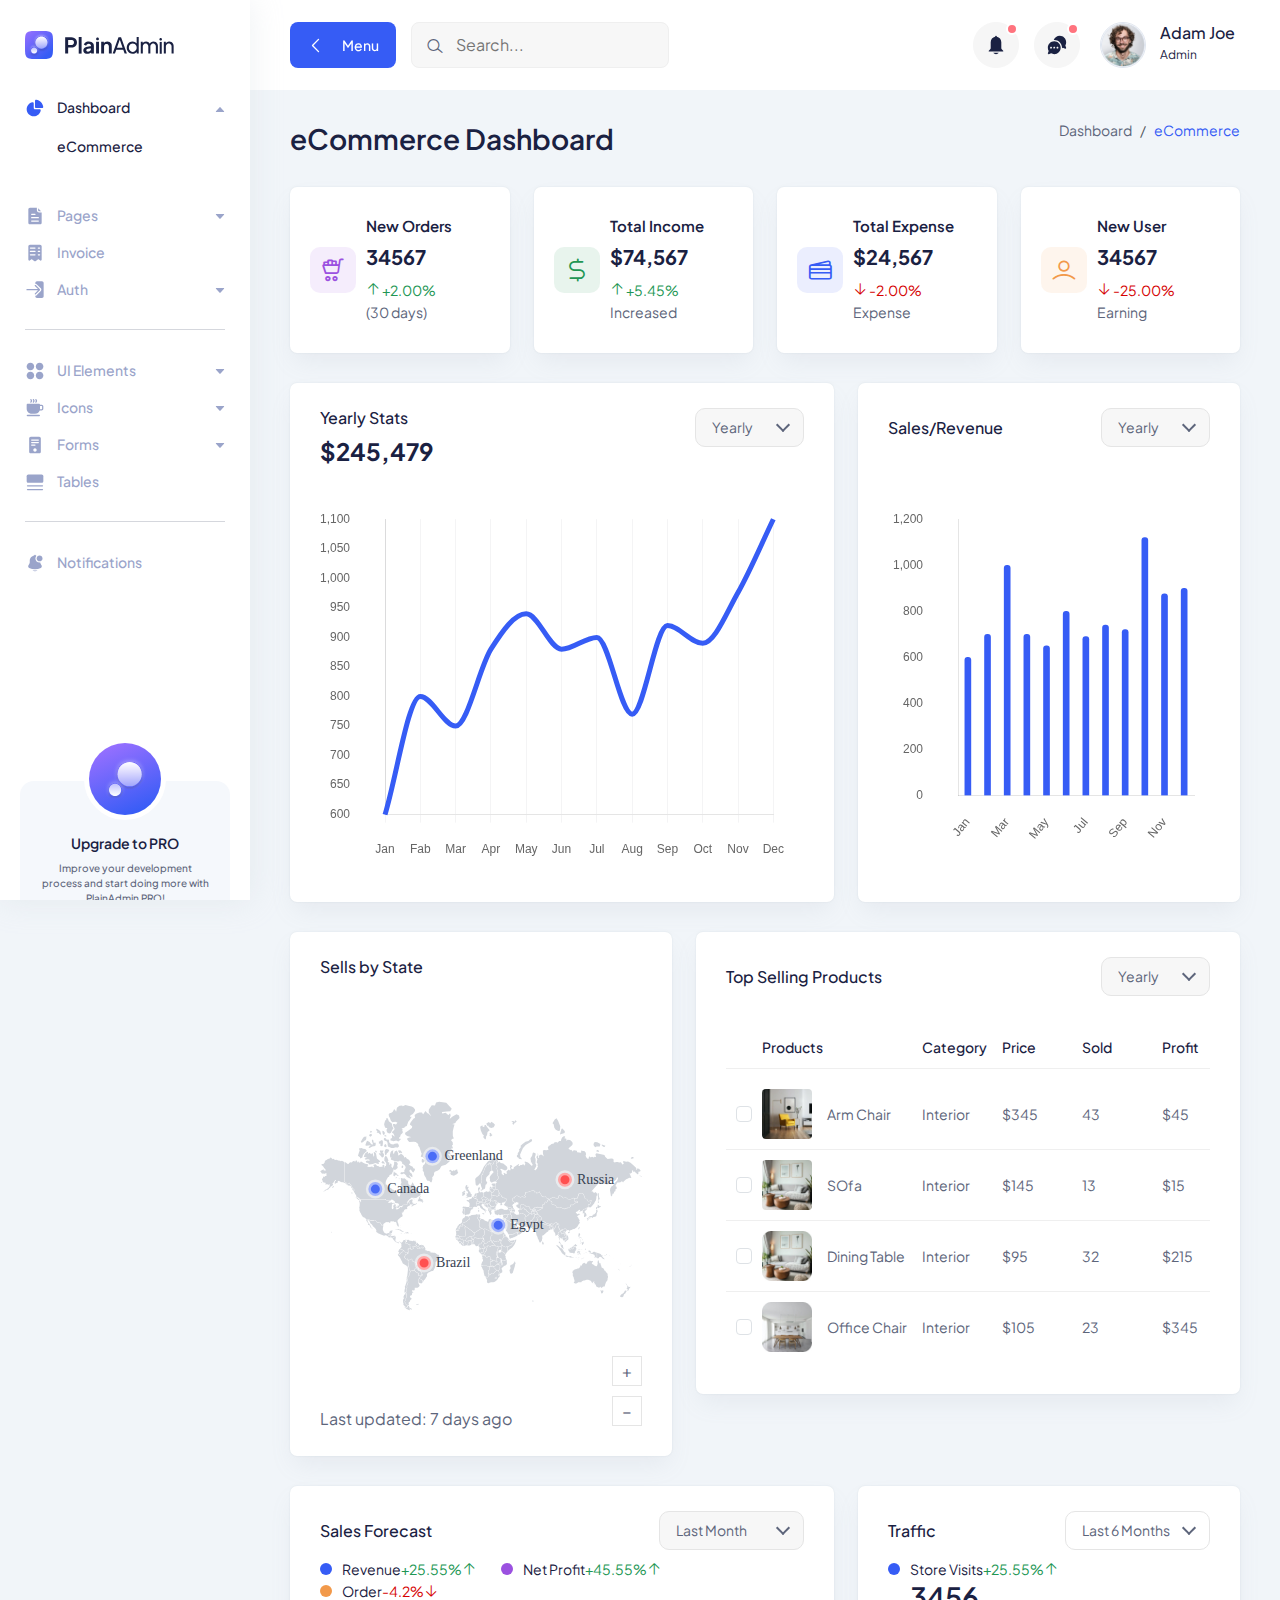
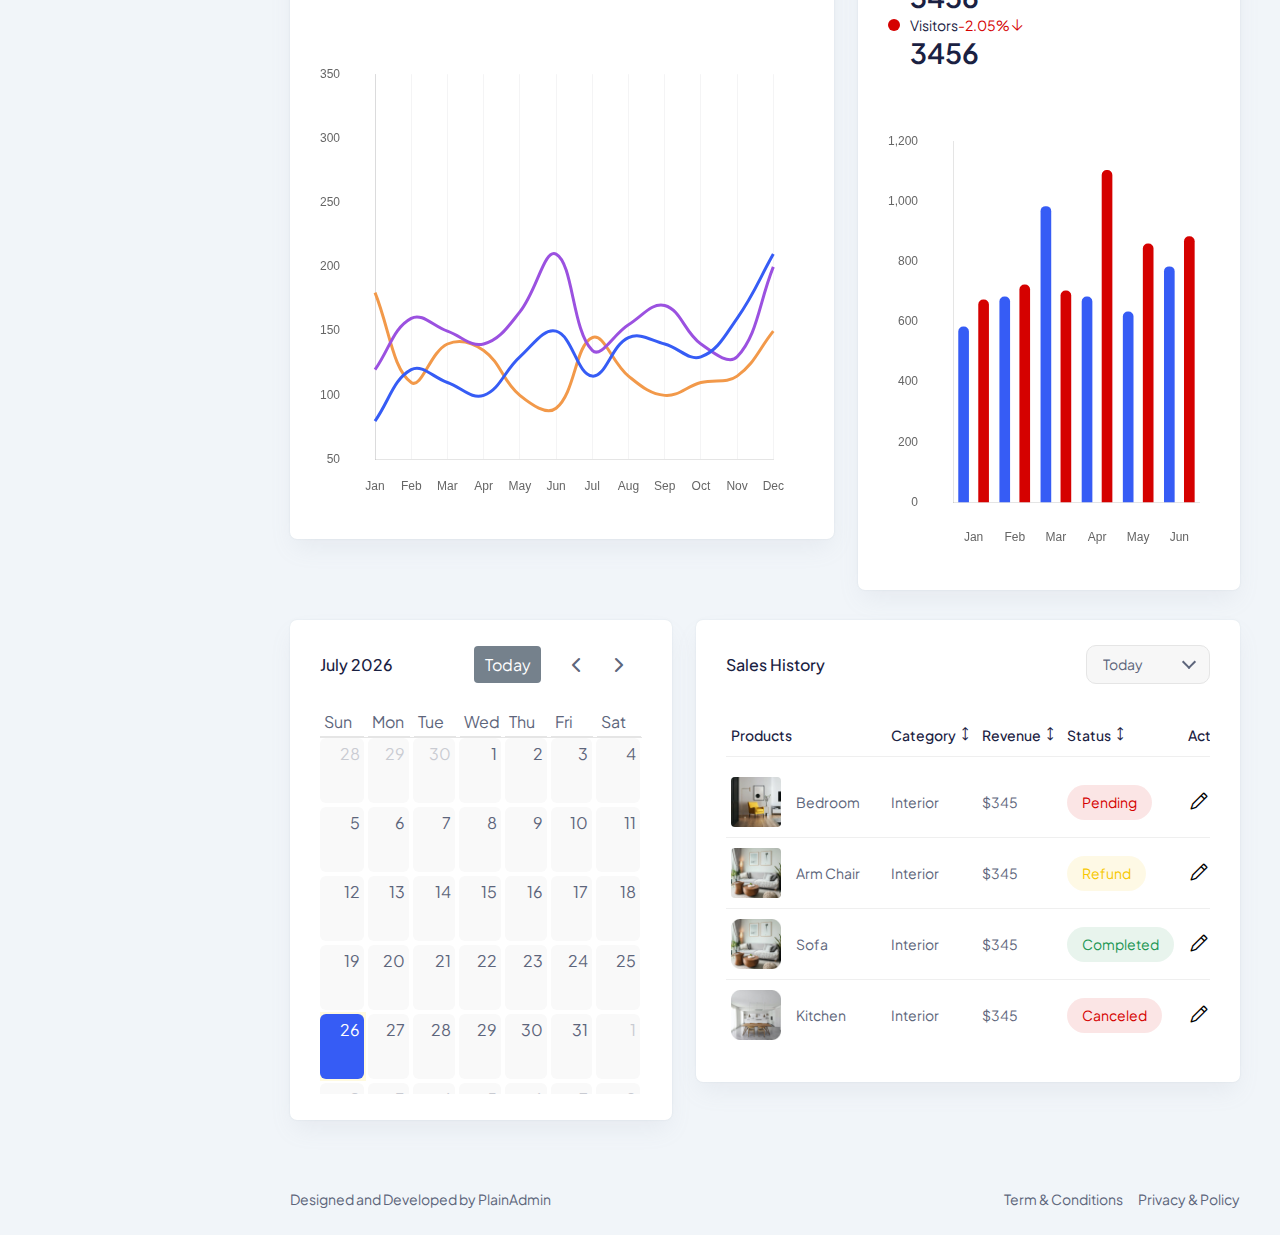
==== index.html @ 5138626c "full files" ====
<!DOCTYPE html>
<html lang="en">
  <head>
    <meta charset="UTF-8" />
    <meta http-equiv="X-UA-Compatible" content="IE=edge" />
    <meta name="viewport" content="width=device-width, initial-scale=1.0" />
    <link rel="shortcut icon" href="assets/images/favicon.svg" type="image/x-icon" />
    <title>PlainAdmin Demo | Bootstrap 5 Admin Template</title>

    <!-- ========== All CSS files linkup ========= -->
    <link rel="stylesheet" href="assets/css/bootstrap.min.css" />
    <link rel="stylesheet" href="assets/css/lineicons.css" rel="stylesheet" type="text/css" />
    <link rel="stylesheet" href="assets/css/materialdesignicons.min.css" rel="stylesheet" type="text/css" />
    <link rel="stylesheet" href="assets/css/fullcalendar.css" />
    <link rel="stylesheet" href="assets/css/fullcalendar.css" />
    <link rel="stylesheet" href="assets/css/main.css" />
  </head>
  <body>
    <!-- ======== Preloader =========== -->
    <div id="preloader">
      <div class="spinner"></div>
    </div>
    <!-- ======== Preloader =========== -->

    <!-- ======== sidebar-nav start =========== -->
    <aside class="sidebar-nav-wrapper">
      <div class="navbar-logo">
        <a href="index.html">
          <img src="assets/images/logo/logo.svg" alt="logo" />
        </a>
      </div>
      <nav class="sidebar-nav">
        <ul>
          <li class="nav-item nav-item-has-children">
            <a
              href="#0"
              data-bs-toggle="collapse"
              data-bs-target="#ddmenu_1"
              aria-controls="ddmenu_1"
              aria-expanded="false"
              aria-label="Toggle navigation"
            >
              <span class="icon">
                <svg width="20" height="20" viewBox="0 0 20 20" fill="none" xmlns="http://www.w3.org/2000/svg">
                  <path
                    d="M8.74999 18.3333C12.2376 18.3333 15.1364 15.8128 15.7244 12.4941C15.8448 11.8143 15.2737 11.25 14.5833 11.25H9.99999C9.30966 11.25 8.74999 10.6903 8.74999 10V5.41666C8.74999 4.7263 8.18563 4.15512 7.50586 4.27556C4.18711 4.86357 1.66666 7.76243 1.66666 11.25C1.66666 15.162 4.83797 18.3333 8.74999 18.3333Z" />
                  <path
                    d="M17.0833 10C17.7737 10 18.3432 9.43708 18.2408 8.75433C17.7005 5.14918 14.8508 2.29947 11.2457 1.75912C10.5629 1.6568 10 2.2263 10 2.91665V9.16666C10 9.62691 10.3731 10 10.8333 10H17.0833Z" />
                </svg>
              </span>
              <span class="text">Dashboard</span>
            </a>
            <ul id="ddmenu_1" class="collapse show dropdown-nav">
              <li>
                <a href="index.html" class="active"> eCommerce </a>
              </li>
            </ul>
          </li>
          <li class="nav-item nav-item-has-children">
            <a
              href="#0"
              class="collapsed"
              data-bs-toggle="collapse"
              data-bs-target="#ddmenu_2"
              aria-controls="ddmenu_2"
              aria-expanded="false"
              aria-label="Toggle navigation"
            >
              <span class="icon">
                <svg width="20" height="20" viewBox="0 0 20 20" fill="none" xmlns="http://www.w3.org/2000/svg">
                  <path
                    d="M11.8097 1.66667C11.8315 1.66667 11.8533 1.6671 11.875 1.66796V4.16667C11.875 5.43232 12.901 6.45834 14.1667 6.45834H16.6654C16.6663 6.48007 16.6667 6.50186 16.6667 6.5237V16.6667C16.6667 17.5872 15.9205 18.3333 15 18.3333H5.00001C4.07954 18.3333 3.33334 17.5872 3.33334 16.6667V3.33334C3.33334 2.41286 4.07954 1.66667 5.00001 1.66667H11.8097ZM6.66668 7.70834C6.3215 7.70834 6.04168 7.98816 6.04168 8.33334C6.04168 8.67851 6.3215 8.95834 6.66668 8.95834H10C10.3452 8.95834 10.625 8.67851 10.625 8.33334C10.625 7.98816 10.3452 7.70834 10 7.70834H6.66668ZM6.04168 11.6667C6.04168 12.0118 6.3215 12.2917 6.66668 12.2917H13.3333C13.6785 12.2917 13.9583 12.0118 13.9583 11.6667C13.9583 11.3215 13.6785 11.0417 13.3333 11.0417H6.66668C6.3215 11.0417 6.04168 11.3215 6.04168 11.6667ZM6.66668 14.375C6.3215 14.375 6.04168 14.6548 6.04168 15C6.04168 15.3452 6.3215 15.625 6.66668 15.625H13.3333C13.6785 15.625 13.9583 15.3452 13.9583 15C13.9583 14.6548 13.6785 14.375 13.3333 14.375H6.66668Z" />
                  <path
                    d="M13.125 2.29167L16.0417 5.20834H14.1667C13.5913 5.20834 13.125 4.74197 13.125 4.16667V2.29167Z" />
                </svg>
              </span>
              <span class="text">Pages</span>
            </a>
            <ul id="ddmenu_2" class="collapse dropdown-nav">
              <li>
                <a href="settings.html"> Settings </a>
              </li>
              <li>
                <a href="blank-page.html"> Blank Page </a>
              </li>
            </ul>
          </li>
          <li class="nav-item">
            <a href="invoice.html">
              <span class="icon">
                <svg width="20" height="20" viewBox="0 0 20 20" fill="none" xmlns="http://www.w3.org/2000/svg">
                  <path
                    d="M3.33334 3.35442C3.33334 2.4223 4.07954 1.66666 5.00001 1.66666H15C15.9205 1.66666 16.6667 2.4223 16.6667 3.35442V16.8565C16.6667 17.5519 15.8827 17.9489 15.3333 17.5317L13.8333 16.3924C13.537 16.1673 13.1297 16.1673 12.8333 16.3924L10.5 18.1646C10.2037 18.3896 9.79634 18.3896 9.50001 18.1646L7.16668 16.3924C6.87038 16.1673 6.46298 16.1673 6.16668 16.3924L4.66668 17.5317C4.11731 17.9489 3.33334 17.5519 3.33334 16.8565V3.35442ZM4.79168 5.04218C4.79168 5.39173 5.0715 5.6751 5.41668 5.6751H10C10.3452 5.6751 10.625 5.39173 10.625 5.04218C10.625 4.69264 10.3452 4.40927 10 4.40927H5.41668C5.0715 4.40927 4.79168 4.69264 4.79168 5.04218ZM5.41668 7.7848C5.0715 7.7848 4.79168 8.06817 4.79168 8.41774C4.79168 8.76724 5.0715 9.05066 5.41668 9.05066H10C10.3452 9.05066 10.625 8.76724 10.625 8.41774C10.625 8.06817 10.3452 7.7848 10 7.7848H5.41668ZM4.79168 11.7932C4.79168 12.1428 5.0715 12.4262 5.41668 12.4262H10C10.3452 12.4262 10.625 12.1428 10.625 11.7932C10.625 11.4437 10.3452 11.1603 10 11.1603H5.41668C5.0715 11.1603 4.79168 11.4437 4.79168 11.7932ZM13.3333 4.40927C12.9882 4.40927 12.7083 4.69264 12.7083 5.04218C12.7083 5.39173 12.9882 5.6751 13.3333 5.6751H14.5833C14.9285 5.6751 15.2083 5.39173 15.2083 5.04218C15.2083 4.69264 14.9285 4.40927 14.5833 4.40927H13.3333ZM12.7083 8.41774C12.7083 8.76724 12.9882 9.05066 13.3333 9.05066H14.5833C14.9285 9.05066 15.2083 8.76724 15.2083 8.41774C15.2083 8.06817 14.9285 7.7848 14.5833 7.7848H13.3333C12.9882 7.7848 12.7083 8.06817 12.7083 8.41774ZM13.3333 11.1603C12.9882 11.1603 12.7083 11.4437 12.7083 11.7932C12.7083 12.1428 12.9882 12.4262 13.3333 12.4262H14.5833C14.9285 12.4262 15.2083 12.1428 15.2083 11.7932C15.2083 11.4437 14.9285 11.1603 14.5833 11.1603H13.3333Z" />
                </svg>
              </span>
              <span class="text">Invoice</span>
            </a>
          </li>
          <li class="nav-item nav-item-has-children">
            <a
              href="#0"
              class="collapsed"
              data-bs-toggle="collapse"
              data-bs-target="#ddmenu_3"
              aria-controls="ddmenu_3"
              aria-expanded="false"
              aria-label="Toggle navigation"
            >
              <span class="icon">
                <svg width="20" height="20" viewBox="0 0 20 20" fill="none" xmlns="http://www.w3.org/2000/svg">
                  <path
                    d="M14.9211 10.1294C15.1652 9.88534 15.1652 9.48967 14.9211 9.24559L10.7544 5.0789C10.5103 4.83482 10.1147 4.83482 9.87057 5.0789C9.62649 5.32297 9.62649 5.71871 9.87057 5.96278L12.9702 9.06251H1.97916C1.63398 9.06251 1.35416 9.34234 1.35416 9.68751C1.35416 10.0327 1.63398 10.3125 1.97916 10.3125H12.9702L9.87057 13.4123C9.62649 13.6563 9.62649 14.052 9.87057 14.2961C10.1147 14.5402 10.5103 14.5402 10.7544 14.2961L14.9211 10.1294Z" />
                  <path
                    d="M11.6383 15.18L15.805 11.0133C16.5373 10.2811 16.5373 9.09391 15.805 8.36166L11.6383 4.195C11.2722 3.82888 10.7923 3.64582 10.3125 3.64582V3.02082C10.3125 2.10035 11.0587 1.35416 11.9792 1.35416H16.9792C17.8997 1.35416 18.6458 2.10035 18.6458 3.02082V16.3542C18.6458 17.2747 17.8997 18.0208 16.9792 18.0208H11.9792C11.0587 18.0208 10.3125 17.2747 10.3125 16.3542V15.7292C10.7923 15.7292 11.2722 15.5461 11.6383 15.18Z" />
                </svg>
              </span>
              <span class="text">Auth</span>
            </a>
            <ul id="ddmenu_3" class="collapse dropdown-nav">
              <li>
                <a href="signin.html"> Sign In </a>
              </li>
              <li>
                <a href="signup.html"> Sign Up </a>
              </li>
            </ul>
          </li>
          <span class="divider"><hr /></span>
          <li class="nav-item nav-item-has-children">
            <a
              href="#0"
              class="collapsed"
              data-bs-toggle="collapse"
              data-bs-target="#ddmenu_4"
              aria-controls="ddmenu_4"
              aria-expanded="false"
              aria-label="Toggle navigation"
            >
              <span class="icon">
                <svg width="20" height="20" viewBox="0 0 20 20" fill="none" xmlns="http://www.w3.org/2000/svg">
                  <path
                    d="M1.66666 5.41669C1.66666 3.34562 3.34559 1.66669 5.41666 1.66669C7.48772 1.66669 9.16666 3.34562 9.16666 5.41669C9.16666 7.48775 7.48772 9.16669 5.41666 9.16669C3.34559 9.16669 1.66666 7.48775 1.66666 5.41669Z" />
                  <path
                    d="M1.66666 14.5834C1.66666 12.5123 3.34559 10.8334 5.41666 10.8334C7.48772 10.8334 9.16666 12.5123 9.16666 14.5834C9.16666 16.6545 7.48772 18.3334 5.41666 18.3334C3.34559 18.3334 1.66666 16.6545 1.66666 14.5834Z" />
                  <path
                    d="M10.8333 5.41669C10.8333 3.34562 12.5123 1.66669 14.5833 1.66669C16.6544 1.66669 18.3333 3.34562 18.3333 5.41669C18.3333 7.48775 16.6544 9.16669 14.5833 9.16669C12.5123 9.16669 10.8333 7.48775 10.8333 5.41669Z" />
                  <path
                    d="M10.8333 14.5834C10.8333 12.5123 12.5123 10.8334 14.5833 10.8334C16.6544 10.8334 18.3333 12.5123 18.3333 14.5834C18.3333 16.6545 16.6544 18.3334 14.5833 18.3334C12.5123 18.3334 10.8333 16.6545 10.8333 14.5834Z" />
                </svg>
              </span>
              <span class="text">UI Elements </span>
            </a>
            <ul id="ddmenu_4" class="collapse dropdown-nav">
              <li>
                <a href="alerts.html"> Alerts </a>
              </li>
              <li>
                <a href="buttons.html"> Buttons </a>
              </li>
              <li>
                <a href="cards.html"> Cards </a>
              </li>
              <li>
                <a href="typography.html"> Typography </a>
              </li>
            </ul>
          </li>
          <li class="nav-item nav-item-has-children">
            <a
              href="#0"
              class="collapsed"
              data-bs-toggle="collapse"
              data-bs-target="#ddmenu_55"
              aria-controls="ddmenu_55"
              aria-expanded="false"
              aria-label="Toggle navigation"
            >
              <span class="icon">
                <svg width="20" height="20" viewBox="0 0 20 20" fill="none" xmlns="http://www.w3.org/2000/svg">
                  <path
                    d="M5.48663 1.1466C5.77383 0.955131 6.16188 1.03274 6.35335 1.31994L6.87852 2.10769C7.20508 2.59755 7.20508 3.23571 6.87852 3.72556L6.35335 4.51331C6.16188 4.80052 5.77383 4.87813 5.48663 4.68666C5.19943 4.49519 5.12182 4.10715 5.31328 3.81994L5.83845 3.03219C5.88511 2.96221 5.88511 2.87105 5.83845 2.80106L5.31328 2.01331C5.12182 1.72611 5.19943 1.33806 5.48663 1.1466Z" />
                  <path
                    d="M2.49999 5.83331C2.03976 5.83331 1.66666 6.2064 1.66666 6.66665V10.8333C1.66666 13.5948 3.90523 15.8333 6.66666 15.8333H9.99999C12.1856 15.8333 14.0436 14.431 14.7235 12.4772C14.8134 12.4922 14.9058 12.5 15 12.5H16.6667C17.5872 12.5 18.3333 11.7538 18.3333 10.8333V8.33331C18.3333 7.41284 17.5872 6.66665 16.6667 6.66665H15C15 6.2064 14.6269 5.83331 14.1667 5.83331H2.49999ZM14.9829 11.2496C14.9942 11.1123 15 10.9735 15 10.8333V7.91665H16.6667C16.8967 7.91665 17.0833 8.10319 17.0833 8.33331V10.8333C17.0833 11.0634 16.8967 11.25 16.6667 11.25H15L14.9898 11.2498L14.9829 11.2496Z" />
                  <path
                    d="M8.85332 1.31994C8.6619 1.03274 8.27383 0.955131 7.98663 1.1466C7.69943 1.33806 7.62182 1.72611 7.81328 2.01331L8.33848 2.80106C8.38507 2.87105 8.38507 2.96221 8.33848 3.03219L7.81328 3.81994C7.62182 4.10715 7.69943 4.49519 7.98663 4.68666C8.27383 4.87813 8.6619 4.80052 8.85332 4.51331L9.37848 3.72556C9.70507 3.23571 9.70507 2.59755 9.37848 2.10769L8.85332 1.31994Z" />
                  <path
                    d="M10.4867 1.1466C10.7738 0.955131 11.1619 1.03274 11.3533 1.31994L11.8785 2.10769C12.2051 2.59755 12.2051 3.23571 11.8785 3.72556L11.3533 4.51331C11.1619 4.80052 10.7738 4.87813 10.4867 4.68666C10.1994 4.49519 10.1218 4.10715 10.3133 3.81994L10.8385 3.03219C10.8851 2.96221 10.8851 2.87105 10.8385 2.80106L10.3133 2.01331C10.1218 1.72611 10.1994 1.33806 10.4867 1.1466Z" />
                  <path
                    d="M2.49999 16.6667C2.03976 16.6667 1.66666 17.0398 1.66666 17.5C1.66666 17.9602 2.03976 18.3334 2.49999 18.3334H14.1667C14.6269 18.3334 15 17.9602 15 17.5C15 17.0398 14.6269 16.6667 14.1667 16.6667H2.49999Z" />
                </svg>
              </span>
              <span class="text">Icons</span>
            </a>
            <ul id="ddmenu_55" class="collapse dropdown-nav">
              <li>
                <a href="icons.html"> LineIcons </a>
              </li>
              <li>
                <a href="mdi-icons.html"> MDI Icons </a>
              </li>
            </ul>
          </li>
          <li class="nav-item nav-item-has-children">
            <a
              href="#0"
              class="collapsed"
              data-bs-toggle="collapse"
              data-bs-target="#ddmenu_5"
              aria-controls="ddmenu_5"
              aria-expanded="false"
              aria-label="Toggle navigation"
            >
              <span class="icon">
                <svg width="20" height="20" viewBox="0 0 20 20" fill="none" xmlns="http://www.w3.org/2000/svg">
                  <path
                    d="M4.16666 3.33335C4.16666 2.41288 4.91285 1.66669 5.83332 1.66669H14.1667C15.0872 1.66669 15.8333 2.41288 15.8333 3.33335V16.6667C15.8333 17.5872 15.0872 18.3334 14.1667 18.3334H5.83332C4.91285 18.3334 4.16666 17.5872 4.16666 16.6667V3.33335ZM6.04166 5.00002C6.04166 5.3452 6.32148 5.62502 6.66666 5.62502H13.3333C13.6785 5.62502 13.9583 5.3452 13.9583 5.00002C13.9583 4.65485 13.6785 4.37502 13.3333 4.37502H6.66666C6.32148 4.37502 6.04166 4.65485 6.04166 5.00002ZM6.66666 6.87502C6.32148 6.87502 6.04166 7.15485 6.04166 7.50002C6.04166 7.8452 6.32148 8.12502 6.66666 8.12502H13.3333C13.6785 8.12502 13.9583 7.8452 13.9583 7.50002C13.9583 7.15485 13.6785 6.87502 13.3333 6.87502H6.66666ZM6.04166 10C6.04166 10.3452 6.32148 10.625 6.66666 10.625H9.99999C10.3452 10.625 10.625 10.3452 10.625 10C10.625 9.65485 10.3452 9.37502 9.99999 9.37502H6.66666C6.32148 9.37502 6.04166 9.65485 6.04166 10ZM9.99999 16.6667C10.9205 16.6667 11.6667 15.9205 11.6667 15C11.6667 14.0795 10.9205 13.3334 9.99999 13.3334C9.07949 13.3334 8.33332 14.0795 8.33332 15C8.33332 15.9205 9.07949 16.6667 9.99999 16.6667Z" />
                </svg>
              </span>
              <span class="text"> Forms </span>
            </a>
            <ul id="ddmenu_5" class="collapse dropdown-nav">
              <li>
                <a href="form-elements.html"> From Elements </a>
              </li>
            </ul>
          </li>
          <li class="nav-item">
            <a href="tables.html">
              <span class="icon">
                <svg width="20" height="20" viewBox="0 0 20 20" fill="none" xmlns="http://www.w3.org/2000/svg">
                  <path
                    d="M1.66666 4.16667C1.66666 3.24619 2.41285 2.5 3.33332 2.5H16.6667C17.5872 2.5 18.3333 3.24619 18.3333 4.16667V9.16667C18.3333 10.0872 17.5872 10.8333 16.6667 10.8333H3.33332C2.41285 10.8333 1.66666 10.0872 1.66666 9.16667V4.16667Z" />
                  <path
                    d="M1.875 13.75C1.875 13.4048 2.15483 13.125 2.5 13.125H17.5C17.8452 13.125 18.125 13.4048 18.125 13.75C18.125 14.0952 17.8452 14.375 17.5 14.375H2.5C2.15483 14.375 1.875 14.0952 1.875 13.75Z" />
                  <path
                    d="M2.5 16.875C2.15483 16.875 1.875 17.1548 1.875 17.5C1.875 17.8452 2.15483 18.125 2.5 18.125H17.5C17.8452 18.125 18.125 17.8452 18.125 17.5C18.125 17.1548 17.8452 16.875 17.5 16.875H2.5Z" />
                </svg>
              </span>
              <span class="text">Tables</span>
            </a>
          </li>
          <span class="divider"><hr /></span>

          <li class="nav-item">
            <a href="notification.html">
              <span class="icon">
                <svg width="20" height="20" viewBox="0 0 20 20" fill="none" xmlns="http://www.w3.org/2000/svg">
                  <path
                    d="M10.8333 2.50008C10.8333 2.03984 10.4602 1.66675 9.99999 1.66675C9.53975 1.66675 9.16666 2.03984 9.16666 2.50008C9.16666 2.96032 9.53975 3.33341 9.99999 3.33341C10.4602 3.33341 10.8333 2.96032 10.8333 2.50008Z" />
                  <path
                    d="M17.5 5.41673C17.5 7.02756 16.1942 8.33339 14.5833 8.33339C12.9725 8.33339 11.6667 7.02756 11.6667 5.41673C11.6667 3.80589 12.9725 2.50006 14.5833 2.50006C16.1942 2.50006 17.5 3.80589 17.5 5.41673Z" />
                  <path
                    d="M11.4272 2.69637C10.9734 2.56848 10.4947 2.50006 10 2.50006C7.10054 2.50006 4.75003 4.85057 4.75003 7.75006V9.20873C4.75003 9.72814 4.62082 10.2393 4.37404 10.6963L3.36705 12.5611C2.89938 13.4272 3.26806 14.5081 4.16749 14.9078C7.88074 16.5581 12.1193 16.5581 15.8326 14.9078C16.732 14.5081 17.1007 13.4272 16.633 12.5611L15.626 10.6963C15.43 10.3333 15.3081 9.93606 15.2663 9.52773C15.0441 9.56431 14.8159 9.58339 14.5833 9.58339C12.2822 9.58339 10.4167 7.71791 10.4167 5.41673C10.4167 4.37705 10.7975 3.42631 11.4272 2.69637Z" />
                  <path
                    d="M7.48901 17.1925C8.10004 17.8918 8.99841 18.3335 10 18.3335C11.0016 18.3335 11.9 17.8918 12.511 17.1925C10.8482 17.4634 9.15183 17.4634 7.48901 17.1925Z" />
                </svg>
              </span>
              <span class="text">Notifications</span>
            </a>
          </li>
        </ul>
      </nav>
      <div class="promo-box">
        <div class="promo-icon">
          <img class="mx-auto" src="./assets/images/logo/logo-icon-big.svg" alt="Logo">
        </div>
        <h3>Upgrade to PRO</h3>
        <p>Improve your development process and start doing more with PlainAdmin PRO!</p>
        <a href="https://plainadmin.com/pro" target="_blank" rel="nofollow" class="main-btn primary-btn btn-hover">
          Upgrade to PRO
        </a>
      </div>
    </aside>
    <div class="overlay"></div>
    <!-- ======== sidebar-nav end =========== -->

    <!-- ======== main-wrapper start =========== -->
    <main class="main-wrapper">
      <!-- ========== header start ========== -->
      <header class="header">
        <div class="container-fluid">
          <div class="row">
            <div class="col-lg-5 col-md-5 col-6">
              <div class="header-left d-flex align-items-center">
                <div class="menu-toggle-btn mr-15">
                  <button id="menu-toggle" class="main-btn primary-btn btn-hover">
                    <i class="lni lni-chevron-left me-2"></i> Menu
                  </button>
                </div>
                <div class="header-search d-none d-md-flex">
                  <form action="#">
                    <input type="text" placeholder="Search..." />
                    <button><i class="lni lni-search-alt"></i></button>
                  </form>
                </div>
              </div>
            </div>
            <div class="col-lg-7 col-md-7 col-6">
              <div class="header-right">
                <!-- notification start -->
                <div class="notification-box ml-15 d-none d-md-flex">
                  <button class="dropdown-toggle" type="button" id="notification" data-bs-toggle="dropdown"
                    aria-expanded="false">
                    <svg width="22" height="22" viewBox="0 0 22 22" fill="none" xmlns="http://www.w3.org/2000/svg">
                      <path
                        d="M11 20.1667C9.88317 20.1667 8.88718 19.63 8.23901 18.7917H13.761C13.113 19.63 12.1169 20.1667 11 20.1667Z"
                        fill="" />
                      <path
                        d="M10.1157 2.74999C10.1157 2.24374 10.5117 1.83333 11 1.83333C11.4883 1.83333 11.8842 2.24374 11.8842 2.74999V2.82604C14.3932 3.26245 16.3051 5.52474 16.3051 8.24999V14.287C16.3051 14.5301 16.3982 14.7633 16.564 14.9352L18.2029 16.6342C18.4814 16.9229 18.2842 17.4167 17.8903 17.4167H4.10961C3.71574 17.4167 3.5185 16.9229 3.797 16.6342L5.43589 14.9352C5.6017 14.7633 5.69485 14.5301 5.69485 14.287V8.24999C5.69485 5.52474 7.60672 3.26245 10.1157 2.82604V2.74999Z"
                        fill="" />
                    </svg>
                    <span></span>
                  </button>
                  <ul class="dropdown-menu dropdown-menu-end" aria-labelledby="notification">
                    <li>
                      <a href="#0">
                        <div class="image">
                          <img src="assets/images/lead/lead-6.png" alt="" />
                        </div>
                        <div class="content">
                          <h6>
                            John Doe
                            <span class="text-regular">
                              comment on a product.
                            </span>
                          </h6>
                          <p>
                            Lorem ipsum dolor sit amet, consect etur adipiscing
                            elit Vivamus tortor.
                          </p>
                          <span>10 mins ago</span>
                        </div>
                      </a>
                    </li>
                    <li>
                      <a href="#0">
                        <div class="image">
                          <img src="assets/images/lead/lead-1.png" alt="" />
                        </div>
                        <div class="content">
                          <h6>
                            Jonathon
                            <span class="text-regular">
                              like on a product.
                            </span>
                          </h6>
                          <p>
                            Lorem ipsum dolor sit amet, consect etur adipiscing
                            elit Vivamus tortor.
                          </p>
                          <span>10 mins ago</span>
                        </div>
                      </a>
                    </li>
                  </ul>
                </div>
                <!-- notification end -->
                <!-- message start -->
                <div class="header-message-box ml-15 d-none d-md-flex">
                  <button class="dropdown-toggle" type="button" id="message" data-bs-toggle="dropdown"
                    aria-expanded="false">
                    <svg width="22" height="22" viewBox="0 0 22 22" fill="none" xmlns="http://www.w3.org/2000/svg">
                      <path
                        d="M7.74866 5.97421C7.91444 5.96367 8.08162 5.95833 8.25005 5.95833C12.5532 5.95833 16.0417 9.4468 16.0417 13.75C16.0417 13.9184 16.0364 14.0856 16.0259 14.2514C16.3246 14.138 16.6127 14.003 16.8883 13.8482L19.2306 14.629C19.7858 14.8141 20.3141 14.2858 20.129 13.7306L19.3482 11.3882C19.8694 10.4604 20.1667 9.38996 20.1667 8.25C20.1667 4.70617 17.2939 1.83333 13.75 1.83333C11.0077 1.83333 8.66702 3.55376 7.74866 5.97421Z"
                        fill="" />
                      <path
                        d="M14.6667 13.75C14.6667 17.2938 11.7939 20.1667 8.25004 20.1667C7.11011 20.1667 6.03962 19.8694 5.11182 19.3482L2.76946 20.129C2.21421 20.3141 1.68597 19.7858 1.87105 19.2306L2.65184 16.8882C2.13062 15.9604 1.83338 14.89 1.83338 13.75C1.83338 10.2062 4.70622 7.33333 8.25004 7.33333C11.7939 7.33333 14.6667 10.2062 14.6667 13.75ZM5.95838 13.75C5.95838 13.2437 5.54797 12.8333 5.04171 12.8333C4.53545 12.8333 4.12504 13.2437 4.12504 13.75C4.12504 14.2563 4.53545 14.6667 5.04171 14.6667C5.54797 14.6667 5.95838 14.2563 5.95838 13.75ZM9.16671 13.75C9.16671 13.2437 8.7563 12.8333 8.25004 12.8333C7.74379 12.8333 7.33338 13.2437 7.33338 13.75C7.33338 14.2563 7.74379 14.6667 8.25004 14.6667C8.7563 14.6667 9.16671 14.2563 9.16671 13.75ZM11.4584 14.6667C11.9647 14.6667 12.375 14.2563 12.375 13.75C12.375 13.2437 11.9647 12.8333 11.4584 12.8333C10.9521 12.8333 10.5417 13.2437 10.5417 13.75C10.5417 14.2563 10.9521 14.6667 11.4584 14.6667Z"
                        fill="" />
                    </svg>
                    <span></span>
                  </button>
                  <ul class="dropdown-menu dropdown-menu-end" aria-labelledby="message">
                    <li>
                      <a href="#0">
                        <div class="image">
                          <img src="assets/images/lead/lead-5.png" alt="" />
                        </div>
                        <div class="content">
                          <h6>Jacob Jones</h6>
                          <p>Hey!I can across your profile and ...</p>
                          <span>10 mins ago</span>
                        </div>
                      </a>
                    </li>
                    <li>
                      <a href="#0">
                        <div class="image">
                          <img src="assets/images/lead/lead-3.png" alt="" />
                        </div>
                        <div class="content">
                          <h6>John Doe</h6>
                          <p>Would you mind please checking out</p>
                          <span>12 mins ago</span>
                        </div>
                      </a>
                    </li>
                    <li>
                      <a href="#0">
                        <div class="image">
                          <img src="assets/images/lead/lead-2.png" alt="" />
                        </div>
                        <div class="content">
                          <h6>Anee Lee</h6>
                          <p>Hey! are you available for freelance?</p>
                          <span>1h ago</span>
                        </div>
                      </a>
                    </li>
                  </ul>
                </div>
                <!-- message end -->
                <!-- profile start -->
                <div class="profile-box ml-15">
                  <button class="dropdown-toggle bg-transparent border-0" type="button" id="profile"
                    data-bs-toggle="dropdown" aria-expanded="false">
                    <div class="profile-info">
                      <div class="info">
                        <div class="image">
                          <img src="assets/images/profile/profile-image.png" alt="" />
                        </div>
                        <div>
                          <h6 class="fw-500">Adam Joe</h6>
                          <p>Admin</p>
                        </div>
                      </div>
                    </div>
                  </button>
                  <ul class="dropdown-menu dropdown-menu-end" aria-labelledby="profile">
                    <li>
                      <div class="author-info flex items-center !p-1">
                        <div class="image">
                          <img src="assets/images/profile/profile-image.png" alt="image">
                        </div>
                        <div class="content">
                          <h4 class="text-sm">Adam Joe</h4>
                          <a class="text-black/40 dark:text-white/40 hover:text-black dark:hover:text-white text-xs" href="#">Email@gmail.com</a>
                        </div>
                      </div>
                    </li>
                    <li class="divider"></li>
                    <li>
                      <a href="#0">
                        <i class="lni lni-user"></i> View Profile
                      </a>
                    </li>
                    <li>
                      <a href="#0">
                        <i class="lni lni-alarm"></i> Notifications
                      </a>
                    </li>
                    <li>
                      <a href="#0"> <i class="lni lni-inbox"></i> Messages </a>
                    </li>
                    <li>
                      <a href="#0"> <i class="lni lni-cog"></i> Settings </a>
                    </li>
                    <li class="divider"></li>
                    <li>
                      <a href="#0"> <i class="lni lni-exit"></i> Sign Out </a>
                    </li>
                  </ul>
                </div>
                <!-- profile end -->
              </div>
            </div>
          </div>
        </div>
      </header>
      <!-- ========== header end ========== -->

      <!-- ========== section start ========== -->
      <section class="section">
        <div class="container-fluid">
          <!-- ========== title-wrapper start ========== -->
          <div class="title-wrapper pt-30">
            <div class="row align-items-center">
              <div class="col-md-6">
                <div class="title">
                  <h2>eCommerce Dashboard</h2>
                </div>
              </div>
              <!-- end col -->
              <div class="col-md-6">
                <div class="breadcrumb-wrapper">
                  <nav aria-label="breadcrumb">
                    <ol class="breadcrumb">
                      <li class="breadcrumb-item">
                        <a href="#0">Dashboard</a>
                      </li>
                      <li class="breadcrumb-item active" aria-current="page">
                        eCommerce
                      </li>
                    </ol>
                  </nav>
                </div>
              </div>
              <!-- end col -->
            </div>
            <!-- end row -->
          </div>
          <!-- ========== title-wrapper end ========== -->
          <div class="row">
            <div class="col-xl-3 col-lg-4 col-sm-6">
              <div class="icon-card mb-30">
                <div class="icon purple">
                  <i class="lni lni-cart-full"></i>
                </div>
                <div class="content">
                  <h6 class="mb-10">New Orders</h6>
                  <h3 class="text-bold mb-10">34567</h3>
                  <p class="text-sm text-success">
                    <i class="lni lni-arrow-up"></i> +2.00%
                    <span class="text-gray">(30 days)</span>
                  </p>
                </div>
              </div>
              <!-- End Icon Cart -->
            </div>
            <!-- End Col -->
            <div class="col-xl-3 col-lg-4 col-sm-6">
              <div class="icon-card mb-30">
                <div class="icon success">
                  <i class="lni lni-dollar"></i>
                </div>
                <div class="content">
                  <h6 class="mb-10">Total Income</h6>
                  <h3 class="text-bold mb-10">$74,567</h3>
                  <p class="text-sm text-success">
                    <i class="lni lni-arrow-up"></i> +5.45%
                    <span class="text-gray">Increased</span>
                  </p>
                </div>
              </div>
              <!-- End Icon Cart -->
            </div>
            <!-- End Col -->
            <div class="col-xl-3 col-lg-4 col-sm-6">
              <div class="icon-card mb-30">
                <div class="icon primary">
                  <i class="lni lni-credit-cards"></i>
                </div>
                <div class="content">
                  <h6 class="mb-10">Total Expense</h6>
                  <h3 class="text-bold mb-10">$24,567</h3>
                  <p class="text-sm text-danger">
                    <i class="lni lni-arrow-down"></i> -2.00%
                    <span class="text-gray">Expense</span>
                  </p>
                </div>
              </div>
              <!-- End Icon Cart -->
            </div>
            <!-- End Col -->
            <div class="col-xl-3 col-lg-4 col-sm-6">
              <div class="icon-card mb-30">
                <div class="icon orange">
                  <i class="lni lni-user"></i>
                </div>
                <div class="content">
                  <h6 class="mb-10">New User</h6>
                  <h3 class="text-bold mb-10">34567</h3>
                  <p class="text-sm text-danger">
                    <i class="lni lni-arrow-down"></i> -25.00%
                    <span class="text-gray"> Earning</span>
                  </p>
                </div>
              </div>
              <!-- End Icon Cart -->
            </div>
            <!-- End Col -->
          </div>
          <!-- End Row -->
          <div class="row">
            <div class="col-lg-7">
              <div class="card-style mb-30">
                <div class="title d-flex flex-wrap justify-content-between">
                  <div class="left">
                    <h6 class="text-medium mb-10">Yearly Stats</h6>
                    <h3 class="text-bold">$245,479</h3>
                  </div>
                  <div class="right">
                    <div class="select-style-1">
                      <div class="select-position select-sm">
                        <select class="light-bg">
                          <option value="">Yearly</option>
                          <option value="">Monthly</option>
                          <option value="">Weekly</option>
                        </select>
                      </div>
                    </div>
                    <!-- end select -->
                  </div>
                </div>
                <!-- End Title -->
                <div class="chart">
                  <canvas id="Chart1" style="width: 100%; height: 400px; margin-left: -35px;"></canvas>
                </div>
                <!-- End Chart -->
              </div>
            </div>
            <!-- End Col -->
            <div class="col-lg-5">
              <div class="card-style mb-30">
                <div class="title d-flex flex-wrap align-items-center justify-content-between">
                  <div class="left">
                    <h6 class="text-medium mb-30">Sales/Revenue</h6>
                  </div>
                  <div class="right">
                    <div class="select-style-1">
                      <div class="select-position select-sm">
                        <select class="light-bg">
                          <option value="">Yearly</option>
                          <option value="">Monthly</option>
                          <option value="">Weekly</option>
                        </select>
                      </div>
                    </div>
                    <!-- end select -->
                  </div>
                </div>
                <!-- End Title -->
                <div class="chart">
                  <canvas id="Chart2" style="width: 100%; height: 400px; margin-left: -45px;"></canvas>
                </div>
                <!-- End Chart -->
              </div>
            </div>
            <!-- End Col -->
          </div>
          <!-- End Row -->
          <div class="row">
            <div class="col-lg-5">
              <div class="card-style mb-30">
                <div class="title d-flex justify-content-between align-items-center">
                  <div class="left">
                    <h6 class="text-medium mb-30">Sells by State</h6>
                  </div>
                </div>
                <!-- End Title -->
                <div id="map" style="width: 100%; height: 400px; overflow: hidden;"></div>
                <p>Last updated: 7 days ago</p>
              </div>
            </div>
            <!-- End Col -->
            <div class="col-lg-7">
              <div class="card-style mb-30">
                <div class="title d-flex flex-wrap justify-content-between align-items-center">
                  <div class="left">
                    <h6 class="text-medium mb-30">Top Selling Products</h6>
                  </div>
                  <div class="right">
                    <div class="select-style-1">
                      <div class="select-position select-sm">
                        <select class="light-bg">
                          <option value="">Yearly</option>
                          <option value="">Monthly</option>
                          <option value="">Weekly</option>
                        </select>
                      </div>
                    </div>
                    <!-- end select -->
                  </div>
                </div>
                <!-- End Title -->
                <div class="table-responsive">
                  <table class="table top-selling-table">
                    <thead>
                      <tr>
                        <th></th>
                        <th>
                          <h6 class="text-sm text-medium">Products</h6>
                        </th>
                        <th class="min-width">
                          <h6 class="text-sm text-medium">Category</h6>
                        </th>
                        <th class="min-width">
                          <h6 class="text-sm text-medium">Price</h6>
                        </th>
                        <th class="min-width">
                          <h6 class="text-sm text-medium">Sold</h6>
                        </th>
                        <th class="min-width">
                          <h6 class="text-sm text-medium">Profit</h6>
                        </th>
                        <th></th>
                      </tr>
                    </thead>
                    <tbody>
                      <tr>
                        <td>
                          <div class="check-input-primary">
                            <input class="form-check-input" type="checkbox" id="checkbox-1" />
                          </div>
                        </td>
                        <td>
                          <div class="product">
                            <div class="image">
                              <img src="assets/images/products/product-mini-1.jpg" alt="" />
                            </div>
                            <p class="text-sm">Arm Chair</p>
                          </div>
                        </td>
                        <td>
                          <p class="text-sm">Interior</p>
                        </td>
                        <td>
                          <p class="text-sm">$345</p>
                        </td>
                        <td>
                          <p class="text-sm">43</p>
                        </td>
                        <td>
                          <p class="text-sm">$45</p>
                        </td>
                        <td>
                          <div class="action justify-content-end">
                            <button class="more-btn ml-10 dropdown-toggle" id="moreAction1" data-bs-toggle="dropdown"
                              aria-expanded="false">
                              <i class="lni lni-more-alt"></i>
                            </button>
                            <ul class="dropdown-menu dropdown-menu-end" aria-labelledby="moreAction1">
                              <li class="dropdown-item">
                                <a href="#0" class="text-gray">Remove</a>
                              </li>
                              <li class="dropdown-item">
                                <a href="#0" class="text-gray">Edit</a>
                              </li>
                            </ul>
                          </div>
                        </td>
                      </tr>
                      <tr>
                        <td>
                          <div class="check-input-primary">
                            <input class="form-check-input" type="checkbox" id="checkbox-1" />
                          </div>
                        </td>
                        <td>
                          <div class="product">
                            <div class="image">
                              <img src="assets/images/products/product-mini-2.jpg" alt="" />
                            </div>
                            <p class="text-sm">SOfa</p>
                          </div>
                        </td>
                        <td>
                          <p class="text-sm">Interior</p>
                        </td>
                        <td>
                          <p class="text-sm">$145</p>
                        </td>
                        <td>
                          <p class="text-sm">13</p>
                        </td>
                        <td>
                          <p class="text-sm">$15</p>
                        </td>
                        <td>
                          <div class="action justify-content-end">
                            <button class="more-btn ml-10 dropdown-toggle" id="moreAction1" data-bs-toggle="dropdown"
                              aria-expanded="false">
                              <i class="lni lni-more-alt"></i>
                            </button>
                            <ul class="dropdown-menu dropdown-menu-end" aria-labelledby="moreAction1">
                              <li class="dropdown-item">
                                <a href="#0" class="text-gray">Remove</a>
                              </li>
                              <li class="dropdown-item">
                                <a href="#0" class="text-gray">Edit</a>
                              </li>
                            </ul>
                          </div>
                        </td>
                      </tr>
                      <tr>
                        <td>
                          <div class="check-input-primary">
                            <input class="form-check-input" type="checkbox" id="checkbox-1" />
                          </div>
                        </td>
                        <td>
                          <div class="product">
                            <div class="image">
                              <img src="assets/images/products/product-mini-3.jpg" alt="" />
                            </div>
                            <p class="text-sm">Dining Table</p>
                          </div>
                        </td>
                        <td>
                          <p class="text-sm">Interior</p>
                        </td>
                        <td>
                          <p class="text-sm">$95</p>
                        </td>
                        <td>
                          <p class="text-sm">32</p>
                        </td>
                        <td>
                          <p class="text-sm">$215</p>
                        </td>
                        <td>
                          <div class="action justify-content-end">
                            <button class="more-btn ml-10 dropdown-toggle" id="moreAction1" data-bs-toggle="dropdown"
                              aria-expanded="false">
                              <i class="lni lni-more-alt"></i>
                            </button>
                            <ul class="dropdown-menu dropdown-menu-end" aria-labelledby="moreAction1">
                              <li class="dropdown-item">
                                <a href="#0" class="text-gray">Remove</a>
                              </li>
                              <li class="dropdown-item">
                                <a href="#0" class="text-gray">Edit</a>
                              </li>
                            </ul>
                          </div>
                        </td>
                      </tr>
                      <tr>
                        <td>
                          <div class="check-input-primary">
                            <input class="form-check-input" type="checkbox" id="checkbox-1" />
                          </div>
                        </td>
                        <td>
                          <div class="product">
                            <div class="image">
                              <img src="assets/images/products/product-mini-4.jpg" alt="" />
                            </div>
                            <p class="text-sm">Office Chair</p>
                          </div>
                        </td>
                        <td>
                          <p class="text-sm">Interior</p>
                        </td>
                        <td>
                          <p class="text-sm">$105</p>
                        </td>
                        <td>
                          <p class="text-sm">23</p>
                        </td>
                        <td>
                          <p class="text-sm">$345</p>
                        </td>
                        <td>
                          <div class="action justify-content-end">
                            <button class="more-btn ml-10 dropdown-toggle" id="moreAction1" data-bs-toggle="dropdown"
                              aria-expanded="false">
                              <i class="lni lni-more-alt"></i>
                            </button>
                            <ul class="dropdown-menu dropdown-menu-end" aria-labelledby="moreAction1">
                              <li class="dropdown-item">
                                <a href="#0" class="text-gray">Remove</a>
                              </li>
                              <li class="dropdown-item">
                                <a href="#0" class="text-gray">Edit</a>
                              </li>
                            </ul>
                          </div>
                        </td>
                      </tr>
                    </tbody>
                  </table>
                  <!-- End Table -->
                </div>
              </div>
            </div>
            <!-- End Col -->
          </div>
          <!-- End Row -->
          <div class="row">
            <div class="col-lg-7">
              <div class="card-style mb-30">
                <div class="title d-flex flex-wrap align-items-center justify-content-between">
                  <div class="left">
                    <h6 class="text-medium mb-2">Sales Forecast</h6>
                  </div>
                  <div class="right">
                    <div class="select-style-1 mb-2">
                      <div class="select-position select-sm">
                        <select class="light-bg">
                          <option value="">Last Month</option>
                          <option value="">Last 3 Months</option>
                          <option value="">Last Year</option>
                        </select>
                      </div>
                    </div>
                    <!-- end select -->
                  </div>
                </div>
                <!-- End Title -->
                <div class="chart">
                  <div id="legend3">
                    <ul class="legend3 d-flex flex-wrap align-items-center mb-30">
                      <li>
                        <div class="d-flex">
                          <span class="bg-color primary-bg"> </span>
                          <div class="text">
                            <p class="text-sm text-success">
                              <span class="text-dark">Revenue</span> +25.55%
                              <i class="lni lni-arrow-up"></i>
                            </p>
                          </div>
                        </div>
                      </li>
                      <li>
                        <div class="d-flex">
                          <span class="bg-color purple-bg"></span>
                          <div class="text">
                            <p class="text-sm text-success">
                              <span class="text-dark">Net Profit</span> +45.55%
                              <i class="lni lni-arrow-up"></i>
                            </p>
                          </div>
                        </div>
                      </li>
                      <li>
                        <div class="d-flex">
                          <span class="bg-color orange-bg"></span>
                          <div class="text">
                            <p class="text-sm text-danger">
                              <span class="text-dark">Order</span> -4.2%
                              <i class="lni lni-arrow-down"></i>
                            </p>
                          </div>
                        </div>
                      </li>
                    </ul>
                  </div>
                  <canvas id="Chart3" style="width: 100%; height: 450px; margin-left: -35px;"></canvas>
                </div>
              </div>
            </div>
            <!-- End Col -->
            <div class="col-lg-5">
              <div class="card-style mb-30">
                <div class="title d-flex flex-wrap align-items-center justify-content-between">
                  <div class="left">
                    <h6 class="text-medium mb-2">Traffic</h6>
                  </div>
                  <div class="right">
                    <div class="select-style-1 mb-2">
                      <div class="select-position select-sm">
                        <select class="bg-ligh">
                          <option value="">Last 6 Months</option>
                          <option value="">Last 3 Months</option>
                          <option value="">Last Year</option>
                        </select>
                      </div>
                    </div>
                    <!-- end select -->
                  </div>
                </div>
                <!-- End Title -->
                <div class="chart">
                  <div id="legend4">
                    <ul class="legend3 d-flex flex-wrap gap-3 gap-sm-0 align-items-center mb-30">
                      <li>
                        <div class="d-flex">
                          <span class="bg-color primary-bg"> </span>
                          <div class="text">
                            <p class="text-sm text-success">
                              <span class="text-dark">Store Visits</span>
                              +25.55%
                              <i class="lni lni-arrow-up"></i>
                            </p>
                            <h2>3456</h2>
                          </div>
                        </div>
                      </li>
                      <li>
                        <div class="d-flex">
                          <span class="bg-color danger-bg"></span>
                          <div class="text">
                            <p class="text-sm text-danger">
                              <span class="text-dark">Visitors</span> -2.05%
                              <i class="lni lni-arrow-down"></i>
                            </p>
                            <h2>3456</h2>
                          </div>
                        </div>
                      </li>
                    </ul>
                  </div>
                  <canvas id="Chart4" style="width: 100%; height: 420px; margin-left: -35px;"></canvas>
                </div>
                <!-- End Chart -->
              </div>
            </div>
            <!-- End Col -->
          </div>
          <!-- End Row -->
          <div class="row">
            <div class="col-lg-5">
              <div class="card-style calendar-card mb-30">
                <div id="calendar-mini"></div>
              </div>
            </div>
            <!-- End Col -->
            <div class="col-lg-7">
              <div class="card-style mb-30">
                <div class="title d-flex flex-wrap align-items-center justify-content-between">
                  <div class="left">
                    <h6 class="text-medium mb-30">Sales History</h6>
                  </div>
                  <div class="right">
                    <div class="select-style-1">
                      <div class="select-position select-sm">
                        <select class="light-bg">
                          <option value="">Today</option>
                          <option value="">Yesterday</option>
                        </select>
                      </div>
                    </div>
                    <!-- end select -->
                  </div>
                </div>
                <!-- End Title -->
                <div class="table-responsive">
                  <table class="table top-selling-table">
                    <thead>
                      <tr>
                        <th>
                          <h6 class="text-sm text-medium">Products</h6>
                        </th>
                        <th class="min-width">
                          <h6 class="text-sm text-medium">
                            Category <i class="lni lni-arrows-vertical"></i>
                          </h6>
                        </th>
                        <th class="min-width">
                          <h6 class="text-sm text-medium">
                            Revenue <i class="lni lni-arrows-vertical"></i>
                          </h6>
                        </th>
                        <th class="min-width">
                          <h6 class="text-sm text-medium">
                            Status <i class="lni lni-arrows-vertical"></i>
                          </h6>
                        </th>
                        <th>
                          <h6 class="text-sm text-medium text-end">
                            Actions <i class="lni lni-arrows-vertical"></i>
                          </h6>
                        </th>
                      </tr>
                    </thead>
                    <tbody>
                      <tr>
                        <td>
                          <div class="product">
                            <div class="image">
                              <img src="assets/images/products/product-mini-1.jpg" alt="" />
                            </div>
                            <p class="text-sm">Bedroom</p>
                          </div>
                        </td>
                        <td>
                          <p class="text-sm">Interior</p>
                        </td>
                        <td>
                          <p class="text-sm">$345</p>
                        </td>
                        <td>
                          <span class="status-btn close-btn">Pending</span>
                        </td>
                        <td>
                          <div class="action justify-content-end">
                            <button class="edit">
                              <i class="lni lni-pencil"></i>
                            </button>
                            <button class="more-btn ml-10 dropdown-toggle" id="moreAction1" data-bs-toggle="dropdown"
                              aria-expanded="false">
                              <i class="lni lni-more-alt"></i>
                            </button>
                            <ul class="dropdown-menu dropdown-menu-end" aria-labelledby="moreAction1">
                              <li class="dropdown-item">
                                <a href="#0" class="text-gray">Remove</a>
                              </li>
                              <li class="dropdown-item">
                                <a href="#0" class="text-gray">Edit</a>
                              </li>
                            </ul>
                          </div>
                        </td>
                      </tr>
                      <tr>
                        <td>
                          <div class="product">
                            <div class="image">
                              <img src="assets/images/products/product-mini-2.jpg" alt="" />
                            </div>
                            <p class="text-sm">Arm Chair</p>
                          </div>
                        </td>
                        <td>
                          <p class="text-sm">Interior</p>
                        </td>
                        <td>
                          <p class="text-sm">$345</p>
                        </td>
                        <td>
                          <span class="status-btn warning-btn">Refund</span>
                        </td>
                        <td>
                          <div class="action justify-content-end">
                            <button class="edit">
                              <i class="lni lni-pencil"></i>
                            </button>
                            <button class="more-btn ml-10 dropdown-toggle" id="moreAction1" data-bs-toggle="dropdown"
                              aria-expanded="false">
                              <i class="lni lni-more-alt"></i>
                            </button>
                            <ul class="dropdown-menu dropdown-menu-end" aria-labelledby="moreAction1">
                              <li class="dropdown-item">
                                <a href="#0" class="text-gray">Remove</a>
                              </li>
                              <li class="dropdown-item">
                                <a href="#0" class="text-gray">Edit</a>
                              </li>
                            </ul>
                          </div>
                        </td>
                      </tr>
                      <tr>
                        <td>
                          <div class="product">
                            <div class="image">
                              <img src="assets/images/products/product-mini-3.jpg" alt="" />
                            </div>
                            <p class="text-sm">Sofa</p>
                          </div>
                        </td>
                        <td>
                          <p class="text-sm">Interior</p>
                        </td>
                        <td>
                          <p class="text-sm">$345</p>
                        </td>
                        <td>
                          <span class="status-btn success-btn">Completed</span>
                        </td>
                        <td>
                          <div class="action justify-content-end">
                            <button class="edit">
                              <i class="lni lni-pencil"></i>
                            </button>
                            <button class="more-btn ml-10 dropdown-toggle" id="moreAction1" data-bs-toggle="dropdown"
                              aria-expanded="false">
                              <i class="lni lni-more-alt"></i>
                            </button>
                            <ul class="dropdown-menu dropdown-menu-end" aria-labelledby="moreAction1">
                              <li class="dropdown-item">
                                <a href="#0" class="text-gray">Remove</a>
                              </li>
                              <li class="dropdown-item">
                                <a href="#0" class="text-gray">Edit</a>
                              </li>
                            </ul>
                          </div>
                        </td>
                      </tr>
                      <tr>
                        <td>
                          <div class="product">
                            <div class="image">
                              <img src="assets/images/products/product-mini-4.jpg" alt="" />
                            </div>
                            <p class="text-sm">Kitchen</p>
                          </div>
                        </td>
                        <td>
                          <p class="text-sm">Interior</p>
                        </td>
                        <td>
                          <p class="text-sm">$345</p>
                        </td>
                        <td>
                          <span class="status-btn close-btn">Canceled</span>
                        </td>
                        <td>
                          <div class="action justify-content-end">
                            <button class="edit">
                              <i class="lni lni-pencil"></i>
                            </button>
                            <button class="more-btn ml-10 dropdown-toggle" id="moreAction1" data-bs-toggle="dropdown"
                              aria-expanded="false">
                              <i class="lni lni-more-alt"></i>
                            </button>
                            <ul class="dropdown-menu dropdown-menu-end" aria-labelledby="moreAction1">
                              <li class="dropdown-item">
                                <a href="#0" class="text-gray">Remove</a>
                              </li>
                              <li class="dropdown-item">
                                <a href="#0" class="text-gray">Edit</a>
                              </li>
                            </ul>
                          </div>
                        </td>
                      </tr>
                    </tbody>
                  </table>
                  <!-- End Table -->
                </div>
              </div>
            </div>
            <!-- End Col -->
          </div>
          <!-- End Row -->
        </div>
        <!-- end container -->
      </section>
      <!-- ========== section end ========== -->

      <!-- ========== footer start =========== -->
      <footer class="footer">
        <div class="container-fluid">
          <div class="row">
            <div class="col-md-6 order-last order-md-first">
              <div class="copyright text-center text-md-start">
                <p class="text-sm">
                  Designed and Developed by
                  <a href="https://plainadmin.com" rel="nofollow" target="_blank">
                    PlainAdmin
                  </a>
                </p>
              </div>
            </div>
            <!-- end col-->
            <div class="col-md-6">
              <div class="terms d-flex justify-content-center justify-content-md-end">
                <a href="#0" class="text-sm">Term & Conditions</a>
                <a href="#0" class="text-sm ml-15">Privacy & Policy</a>
              </div>
            </div>
          </div>
          <!-- end row -->
        </div>
        <!-- end container -->
      </footer>
      <!-- ========== footer end =========== -->
    </main>
    <!-- ======== main-wrapper end =========== -->

    <!-- ========= All Javascript files linkup ======== -->
    <script src="assets/js/bootstrap.bundle.min.js"></script>
    <script src="assets/js/Chart.min.js"></script>
    <script src="assets/js/dynamic-pie-chart.js"></script>
    <script src="assets/js/moment.min.js"></script>
    <script src="assets/js/fullcalendar.js"></script>
    <script src="assets/js/jvectormap.min.js"></script>
    <script src="assets/js/world-merc.js"></script>
    <script src="assets/js/polyfill.js"></script>
    <script src="assets/js/main.js"></script>

    <script>
      // ======== jvectormap activation
      var markers = [
        { name: "Egypt", coords: [26.8206, 30.8025] },
        { name: "Russia", coords: [61.524, 105.3188] },
        { name: "Canada", coords: [56.1304, -106.3468] },
        { name: "Greenland", coords: [71.7069, -42.6043] },
        { name: "Brazil", coords: [-14.235, -51.9253] },
      ];

      var jvm = new jsVectorMap({
        map: "world_merc",
        selector: "#map",
        zoomButtons: true,

        regionStyle: {
          initial: {
            fill: "#d1d5db",
          },
        },

        labels: {
          markers: {
            render: (marker) => marker.name,
          },
        },

        markersSelectable: true,
        selectedMarkers: markers.map((marker, index) => {
          var name = marker.name;

          if (name === "Russia" || name === "Brazil") {
            return index;
          }
        }),
        markers: markers,
        markerStyle: {
          initial: { fill: "#4A6CF7" },
          selected: { fill: "#ff5050" },
        },
        markerLabelStyle: {
          initial: {
            fontWeight: 400,
            fontSize: 14,
          },
        },
      });
      // ====== calendar activation
      document.addEventListener("DOMContentLoaded", function () {
        var calendarMiniEl = document.getElementById("calendar-mini");
        var calendarMini = new FullCalendar.Calendar(calendarMiniEl, {
          initialView: "dayGridMonth",
          headerToolbar: {
            end: "today prev,next",
          },
        });
        calendarMini.render();
      });

      // =========== chart one start
      const ctx1 = document.getElementById("Chart1").getContext("2d");
      const chart1 = new Chart(ctx1, {
        type: "line",
        data: {
          labels: [
            "Jan",
            "Fab",
            "Mar",
            "Apr",
            "May",
            "Jun",
            "Jul",
            "Aug",
            "Sep",
            "Oct",
            "Nov",
            "Dec",
          ],
          datasets: [
            {
              label: "",
              backgroundColor: "transparent",
              borderColor: "#365CF5",
              data: [
                600, 800, 750, 880, 940, 880, 900, 770, 920, 890, 976, 1100,
              ],
              pointBackgroundColor: "transparent",
              pointHoverBackgroundColor: "#365CF5",
              pointBorderColor: "transparent",
              pointHoverBorderColor: "#fff",
              pointHoverBorderWidth: 5,
              borderWidth: 5,
              pointRadius: 8,
              pointHoverRadius: 8,
              cubicInterpolationMode: "monotone", // Add this line for curved line
            },
          ],
        },
        options: {
          plugins: {
            tooltip: {
              callbacks: {
                labelColor: function (context) {
                  return {
                    backgroundColor: "#ffffff",
                    color: "#171717"
                  };
                },
              },
              intersect: false,
              backgroundColor: "#f9f9f9",
              title: {
                fontFamily: "Plus Jakarta Sans",
                color: "#8F92A1",
                fontSize: 12,
              },
              body: {
                fontFamily: "Plus Jakarta Sans",
                color: "#171717",
                fontStyle: "bold",
                fontSize: 16,
              },
              multiKeyBackground: "transparent",
              displayColors: false,
              padding: {
                x: 30,
                y: 10,
              },
              bodyAlign: "center",
              titleAlign: "center",
              titleColor: "#8F92A1",
              bodyColor: "#171717",
              bodyFont: {
                family: "Plus Jakarta Sans",
                size: "16",
                weight: "bold",
              },
            },
            legend: {
              display: false,
            },
          },
          responsive: true,
          maintainAspectRatio: false,
          title: {
            display: false,
          },
          scales: {
            y: {
              grid: {
                display: false,
                drawTicks: false,
                drawBorder: false,
              },
              ticks: {
                padding: 35,
                max: 1200,
                min: 500,
              },
            },
            x: {
              grid: {
                drawBorder: false,
                color: "rgba(143, 146, 161, .1)",
                zeroLineColor: "rgba(143, 146, 161, .1)",
              },
              ticks: {
                padding: 20,
              },
            },
          },
        },
      });
      // =========== chart one end

      // =========== chart two start
      const ctx2 = document.getElementById("Chart2").getContext("2d");
      const chart2 = new Chart(ctx2, {
        type: "bar",
        data: {
          labels: [
            "Jan",
            "Fab",
            "Mar",
            "Apr",
            "May",
            "Jun",
            "Jul",
            "Aug",
            "Sep",
            "Oct",
            "Nov",
            "Dec",
          ],
          datasets: [
            {
              label: "",
              backgroundColor: "#365CF5",
              borderRadius: 30,
              barThickness: 6,
              maxBarThickness: 8,
              data: [
                600, 700, 1000, 700, 650, 800, 690, 740, 720, 1120, 876, 900,
              ],
            },
          ],
        },
        options: {
          plugins: {
            tooltip: {
              callbacks: {
                titleColor: function (context) {
                  return "#8F92A1";
                },
                label: function (context) {
                  let label = context.dataset.label || "";

                  if (label) {
                    label += ": ";
                  }
                  label += context.parsed.y;
                  return label;
                },
              },
              backgroundColor: "#F3F6F8",
              titleAlign: "center",
              bodyAlign: "center",
              titleFont: {
                size: 12,
                weight: "bold",
                color: "#8F92A1",
              },
              bodyFont: {
                size: 16,
                weight: "bold",
                color: "#171717",
              },
              displayColors: false,
              padding: {
                x: 30,
                y: 10,
              },
          },
          },
          legend: {
            display: false,
            },
          legend: {
            display: false,
          },
          layout: {
            padding: {
              top: 15,
              right: 15,
              bottom: 15,
              left: 15,
            },
          },
          responsive: true,
          maintainAspectRatio: false,
          scales: {
            y: {
              grid: {
                display: false,
                drawTicks: false,
                drawBorder: false,
              },
              ticks: {
                padding: 35,
                max: 1200,
                min: 0,
              },
            },
            x: {
              grid: {
                display: false,
                drawBorder: false,
                color: "rgba(143, 146, 161, .1)",
                drawTicks: false,
                zeroLineColor: "rgba(143, 146, 161, .1)",
              },
              ticks: {
                padding: 20,
              },
            },
          },
          plugins: {
            legend: {
              display: false,
            },
            title: {
              display: false,
            },
          },
        },
      });
      // =========== chart two end

      // =========== chart three start
      const ctx3 = document.getElementById("Chart3").getContext("2d");
      const chart3 = new Chart(ctx3, {
        type: "line",
        data: {
          labels: [
            "Jan",
            "Feb",
            "Mar",
            "Apr",
            "May",
            "Jun",
            "Jul",
            "Aug",
            "Sep",
            "Oct",
            "Nov",
            "Dec",
          ],
          datasets: [
            {
              label: "Revenue",
              backgroundColor: "transparent",
              borderColor: "#365CF5",
              data: [80, 120, 110, 100, 130, 150, 115, 145, 140, 130, 160, 210],
              pointBackgroundColor: "transparent",
              pointHoverBackgroundColor: "#365CF5",
              pointBorderColor: "transparent",
              pointHoverBorderColor: "#365CF5",
              pointHoverBorderWidth: 3,
              pointBorderWidth: 5,
              pointRadius: 5,
              pointHoverRadius: 8,
              fill: false,
              tension: 0.4,
            },
            {
              label: "Profit",
              backgroundColor: "transparent",
              borderColor: "#9b51e0",
              data: [
                120, 160, 150, 140, 165, 210, 135, 155, 170, 140, 130, 200,
              ],
              pointBackgroundColor: "transparent",
              pointHoverBackgroundColor: "#9b51e0",
              pointBorderColor: "transparent",
              pointHoverBorderColor: "#9b51e0",
              pointHoverBorderWidth: 3,
              pointBorderWidth: 5,
              pointRadius: 5,
              pointHoverRadius: 8,
              fill: false,
              tension: 0.4,
            },
            {
              label: "Order",
              backgroundColor: "transparent",
              borderColor: "#f2994a",
              data: [180, 110, 140, 135, 100, 90, 145, 115, 100, 110, 115, 150],
              pointBackgroundColor: "transparent",
              pointHoverBackgroundColor: "#f2994a",
              pointBorderColor: "transparent",
              pointHoverBorderColor: "#f2994a",
              pointHoverBorderWidth: 3,
              pointBorderWidth: 5,
              pointRadius: 5,
              pointHoverRadius: 8,
              fill: false,
              tension: 0.4,
            },
          ],
        },
        options: {
          plugins: {
            tooltip: {
              intersect: false,
              backgroundColor: "#fbfbfb",
              titleColor: "#8F92A1",
              bodyColor: "#272727",
              titleFont: {
                size: 16,
                family: "Plus Jakarta Sans",
                weight: "400",
              },
              bodyFont: {
                family: "Plus Jakarta Sans",
                size: 16,
              },
              multiKeyBackground: "transparent",
              displayColors: false,
              padding: {
                x: 30,
                y: 15,
              },
              borderColor: "rgba(143, 146, 161, .1)",
              borderWidth: 1,
              enabled: true,
            },
            title: {
              display: false,
            },
            legend: {
              display: false,
            },
          },
          layout: {
            padding: {
              top: 0,
            },
          },
          responsive: true,
          // maintainAspectRatio: false,
          legend: {
            display: false,
          },
          scales: {
            y: {
              grid: {
                display: false,
                drawTicks: false,
                drawBorder: false,
              },
              ticks: {
                padding: 35,
              },
              max: 350,
              min: 50,
            },
            x: {
              grid: {
                drawBorder: false,
                color: "rgba(143, 146, 161, .1)",
                drawTicks: false,
                zeroLineColor: "rgba(143, 146, 161, .1)",
              },
              ticks: {
                padding: 20,
              },
            },
          },
        },
      });
      // =========== chart three end

      // ================== chart four start
      const ctx4 = document.getElementById("Chart4").getContext("2d");
      const chart4 = new Chart(ctx4, {
        type: "bar",
        data: {
          labels: ["Jan", "Feb", "Mar", "Apr", "May", "Jun"],
          datasets: [
            {
              label: "",
              backgroundColor: "#365CF5",
              borderColor: "transparent",
              borderRadius: 20,
              borderWidth: 5,
              barThickness: 20,
              maxBarThickness: 20,
              data: [600, 700, 1000, 700, 650, 800],
            },
            {
              label: "",
              backgroundColor: "#d50100",
              borderColor: "transparent",
              borderRadius: 20,
              borderWidth: 5,
              barThickness: 20,
              maxBarThickness: 20,
              data: [690, 740, 720, 1120, 876, 900],
            },
          ],
        },
        options: {
          plugins: {
            tooltip: {
              backgroundColor: "#F3F6F8",
              titleColor: "#8F92A1",
              titleFontSize: 12,
              bodyColor: "#171717",
              bodyFont: {
                weight: "bold",
                size: 16,
              },
              multiKeyBackground: "transparent",
              displayColors: false,
              padding: {
                x: 30,
                y: 10,
              },
              bodyAlign: "center",
              titleAlign: "center",
              enabled: true,
            },
            legend: {
              display: false,
            },
          },
          layout: {
            padding: {
              top: 0,
            },
          },
          responsive: true,
          // maintainAspectRatio: false,
          title: {
            display: false,
          },
          scales: {
            y: {
              grid: {
                display: false,
                drawTicks: false,
                drawBorder: false,
              },
              ticks: {
                padding: 35,
                max: 1200,
                min: 0,
              },
            },
            x: {
              grid: {
                display: false,
                drawBorder: false,
                color: "rgba(143, 146, 161, .1)",
                zeroLineColor: "rgba(143, 146, 161, .1)",
              },
              ticks: {
                padding: 20,
              },
            },
          },
        },
      });
        // =========== chart four end
    </script>
  </body>
</html>
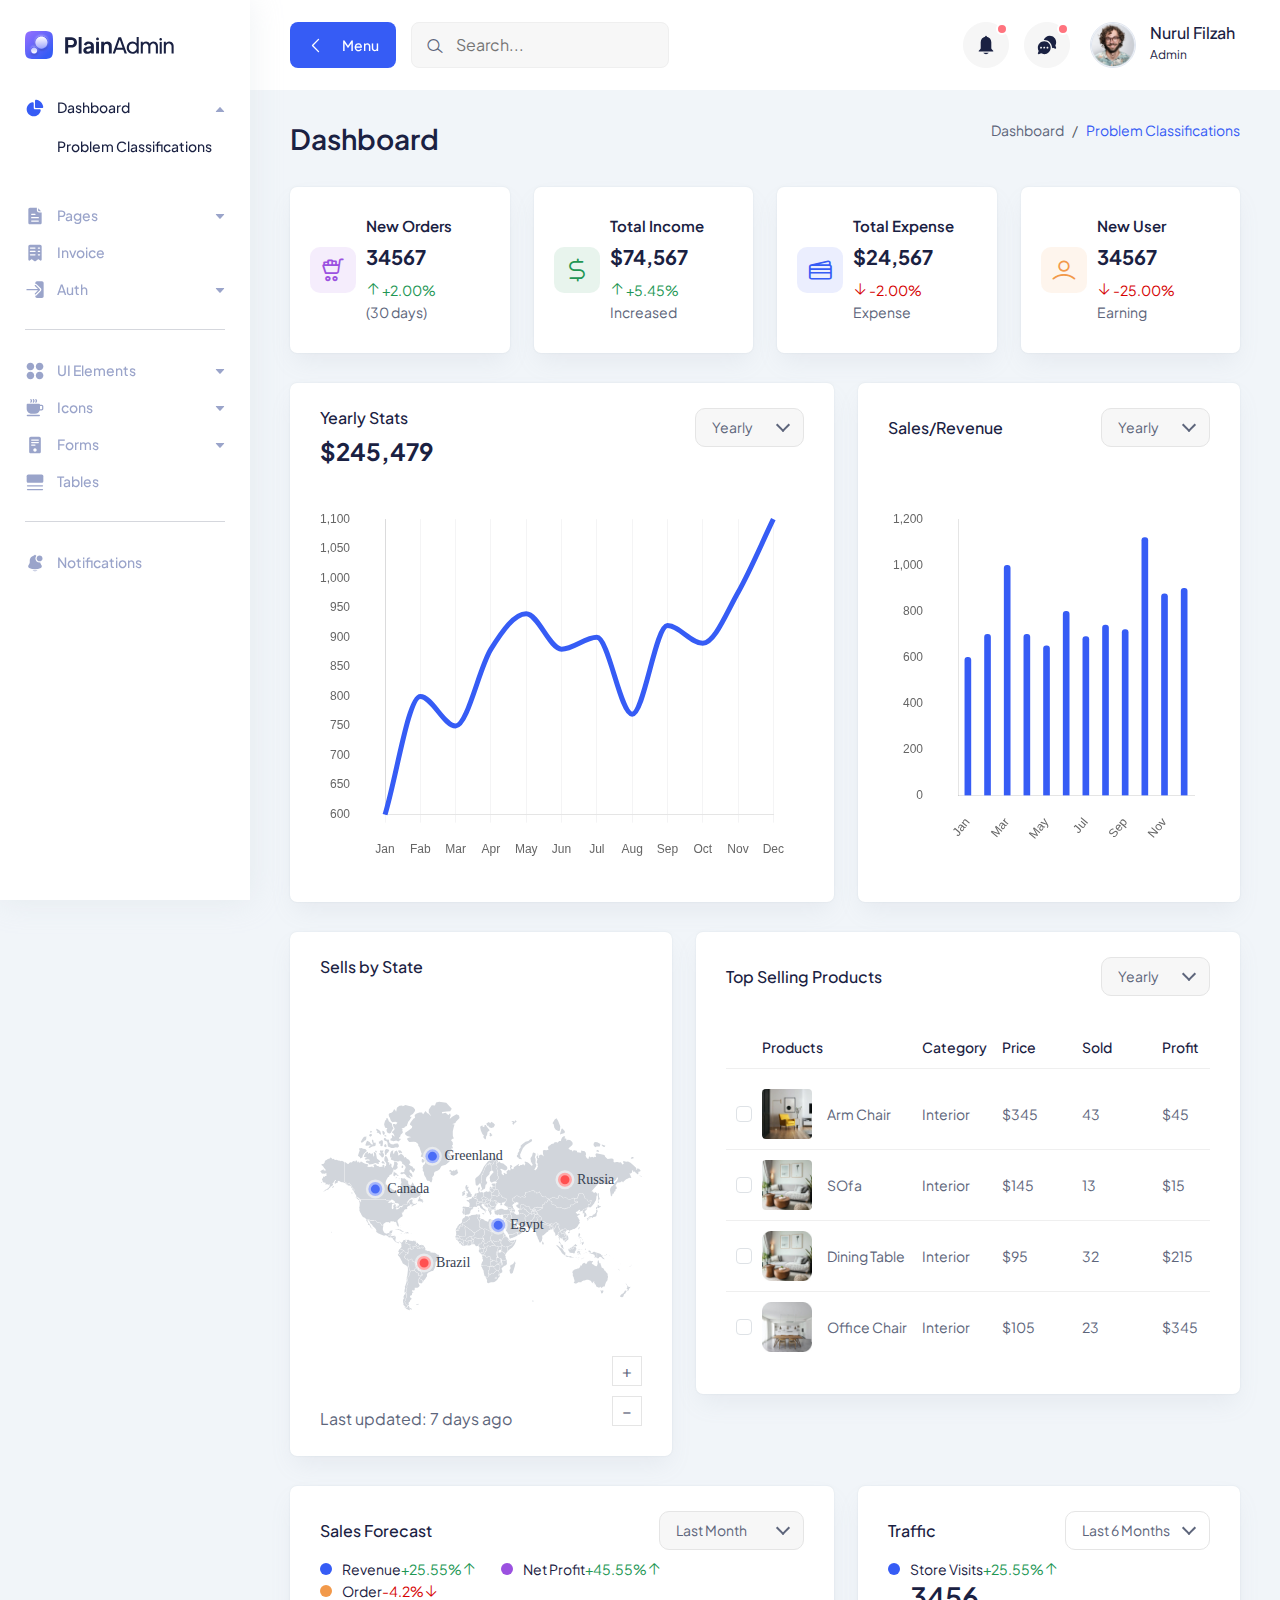
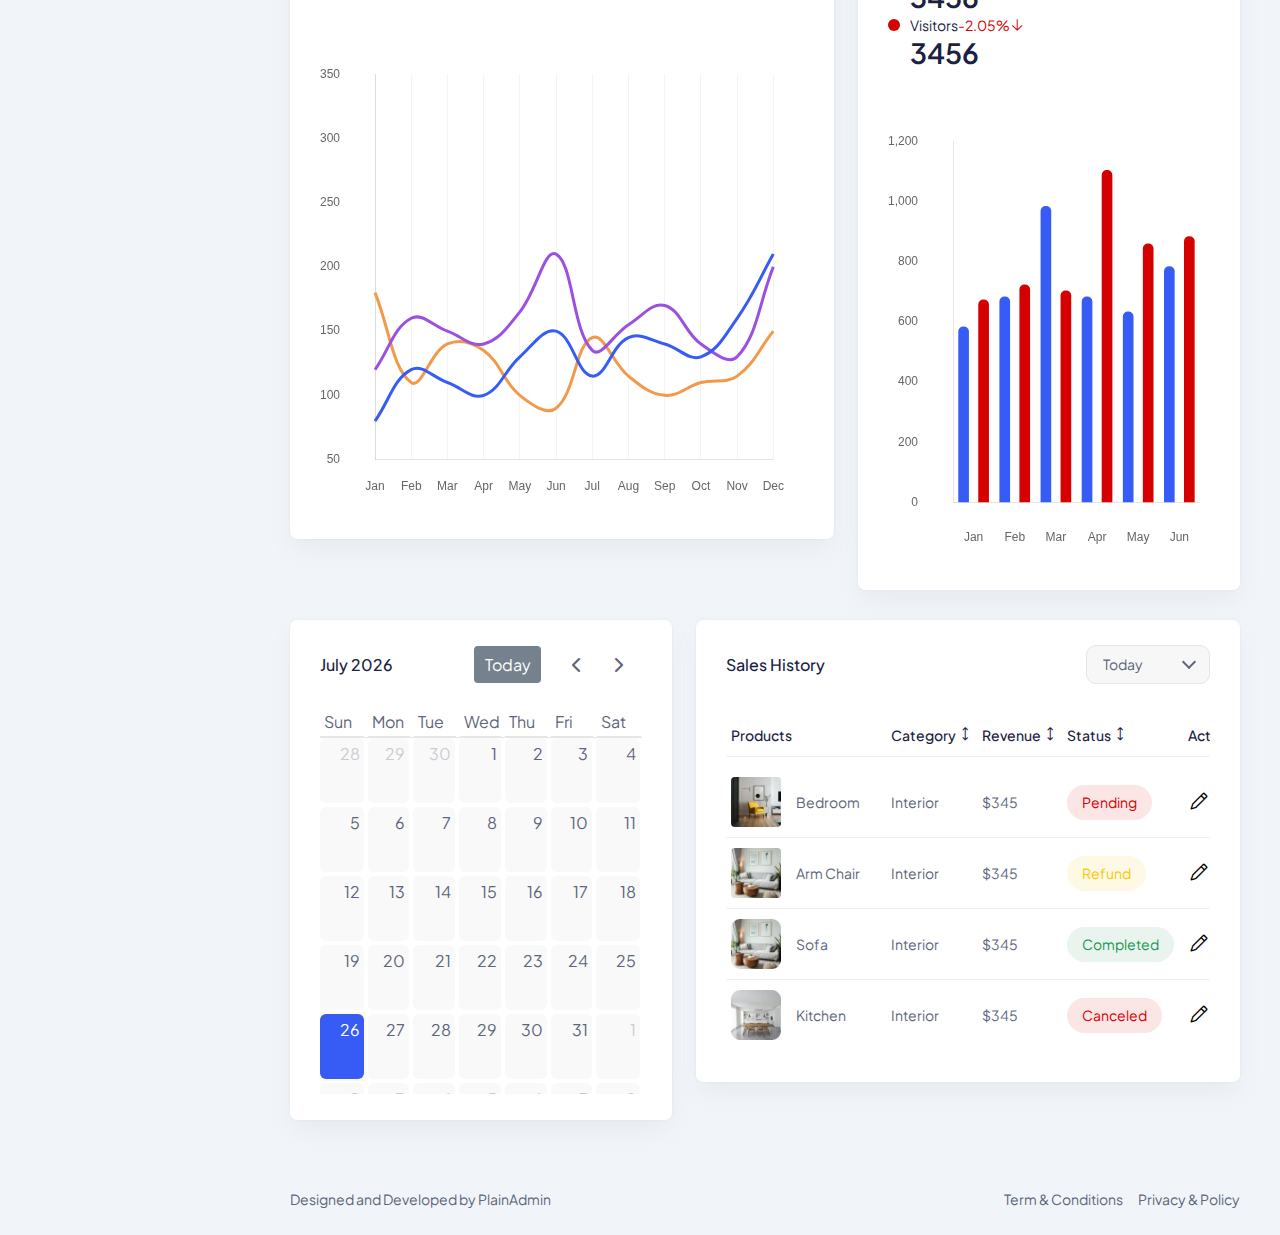
==== commit ed32b124: "first_phase" ====
--- a/index.html
+++ b/index.html
@@ -5,7 +5,7 @@
     <meta http-equiv="X-UA-Compatible" content="IE=edge" />
     <meta name="viewport" content="width=device-width, initial-scale=1.0" />
     <link rel="shortcut icon" href="assets/images/favicon.svg" type="image/x-icon" />
-    <title>PlainAdmin Demo | Bootstrap 5 Admin Template</title>
+    <title>SkyTech</title>
 
     <!-- ========== All CSS files linkup ========= -->
     <link rel="stylesheet" href="assets/css/bootstrap.min.css" />
@@ -29,8 +29,9 @@
           <img src="assets/images/logo/logo.svg" alt="logo" />
         </a>
       </div>
-      <nav class="sidebar-nav">
+      <nav class="sidebar-nav">    
         <ul>
+          <!-- Dashboard Starts -->
           <li class="nav-item nav-item-has-children">
             <a
               href="#0"
@@ -52,10 +53,13 @@
             </a>
             <ul id="ddmenu_1" class="collapse show dropdown-nav">
               <li>
-                <a href="index.html" class="active"> eCommerce </a>
+                <a href="index.html" class="active"> Problem Classifications </a>
               </li>
             </ul>
           </li>
+          <!-- Dashboard Starts -->
+
+          <!-- Pages Start-->
           <li class="nav-item nav-item-has-children">
             <a
               href="#0"
@@ -85,6 +89,8 @@
               </li>
             </ul>
           </li>
+          <!-- Pages End-->
+
           <li class="nav-item">
             <a href="invoice.html">
               <span class="icon">
@@ -260,16 +266,6 @@
           </li>
         </ul>
       </nav>
-      <div class="promo-box">
-        <div class="promo-icon">
-          <img class="mx-auto" src="./assets/images/logo/logo-icon-big.svg" alt="Logo">
-        </div>
-        <h3>Upgrade to PRO</h3>
-        <p>Improve your development process and start doing more with PlainAdmin PRO!</p>
-        <a href="https://plainadmin.com/pro" target="_blank" rel="nofollow" class="main-btn primary-btn btn-hover">
-          Upgrade to PRO
-        </a>
-      </div>
     </aside>
     <div class="overlay"></div>
     <!-- ======== sidebar-nav end =========== -->
@@ -319,7 +315,7 @@
                         </div>
                         <div class="content">
                           <h6>
-                            John Doe
+                            Nurul Filzah
                             <span class="text-regular">
                               comment on a product.
                             </span>
@@ -419,7 +415,7 @@
                           <img src="assets/images/profile/profile-image.png" alt="" />
                         </div>
                         <div>
-                          <h6 class="fw-500">Adam Joe</h6>
+                          <h6 class="fw-500">Nurul Filzah</h6>
                           <p>Admin</p>
                         </div>
                       </div>
@@ -432,8 +428,8 @@
                           <img src="assets/images/profile/profile-image.png" alt="image">
                         </div>
                         <div class="content">
-                          <h4 class="text-sm">Adam Joe</h4>
-                          <a class="text-black/40 dark:text-white/40 hover:text-black dark:hover:text-white text-xs" href="#">Email@gmail.com</a>
+                          <h4 class="text-sm">Nurul Filzah</h4>
+                          <a class="text-black/40 dark:text-white/40 hover:text-black dark:hover:text-white text-xs" href="#">nurulfilzah07@gmail.com</a>
                         </div>
                       </div>
                     </li>
@@ -476,7 +472,7 @@
             <div class="row align-items-center">
               <div class="col-md-6">
                 <div class="title">
-                  <h2>eCommerce Dashboard</h2>
+                  <h2>Dashboard</h2>
                 </div>
               </div>
               <!-- end col -->
@@ -488,7 +484,7 @@
                         <a href="#0">Dashboard</a>
                       </li>
                       <li class="breadcrumb-item active" aria-current="page">
-                        eCommerce
+                        Problem Classifications
                       </li>
                     </ol>
                   </nav>
--- a/assets/css/main.css
+++ b/assets/css/main.css
@@ -113,6 +113,27 @@
     padding: 0 30px;
   }
 }
+
+/* ========== logo style ========== */
+.logo-container {
+  display: flex;
+  align-items: center; /* Center items vertically */
+  justify-content: center; /* Center items horizontally */
+  gap: 10px;
+}
+
+.large-icon {
+  font-size: 30px;
+}
+
+.large-text {
+  font-size: 24px;
+}
+
+.bold-text {
+  font-weight: bold;
+}
+
 
 /* ========== cart style ========== */
 .card-style {
